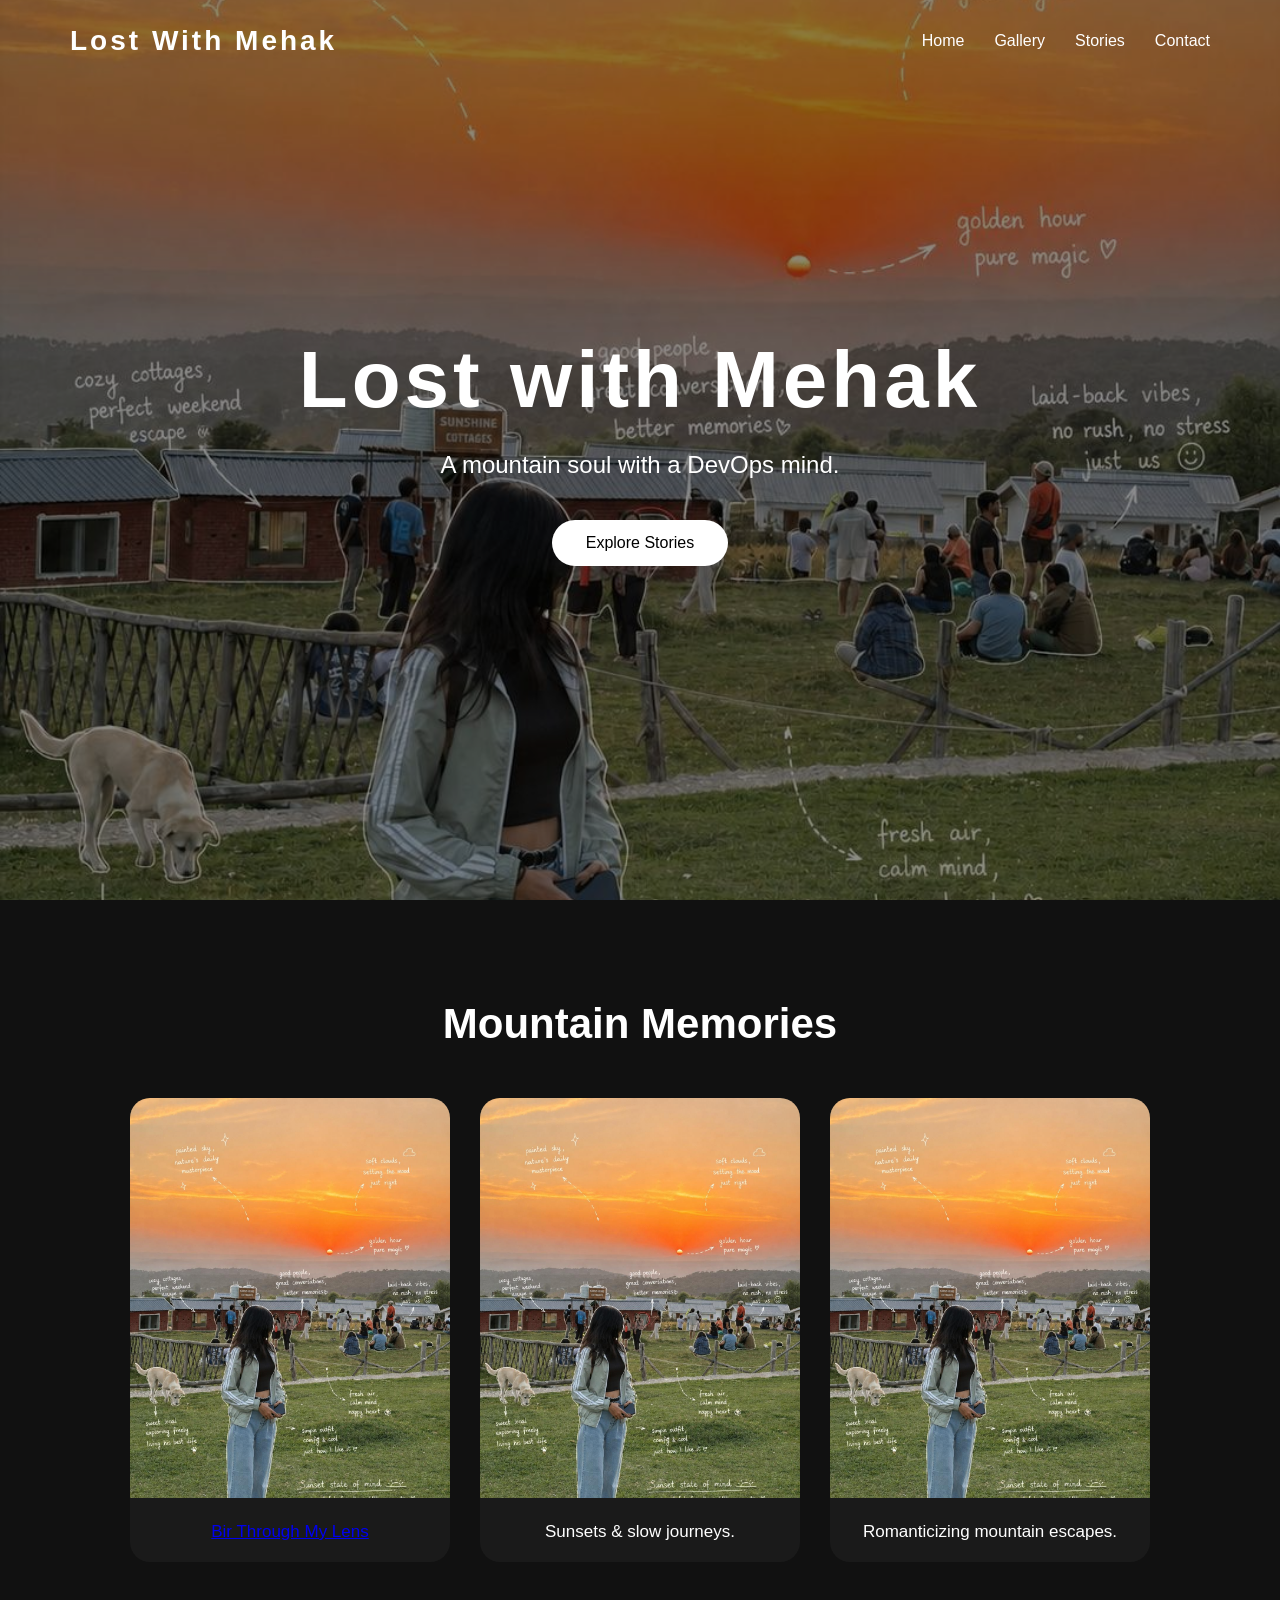
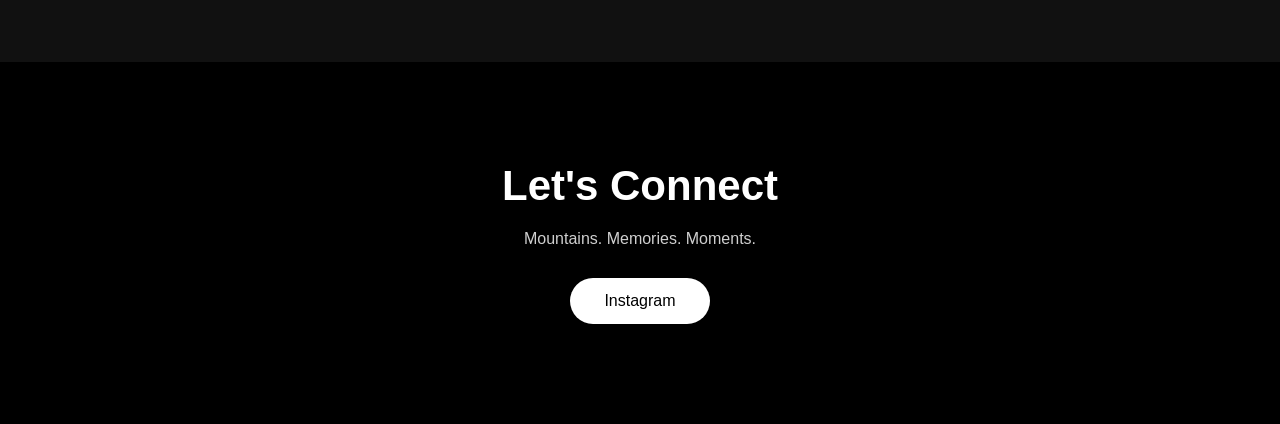
==== index.html @ 43622bcb "Initial commit" ====
<!DOCTYPE html>
<html lang="en">
<head>
    <meta charset="UTF-8">
    <meta name="viewport" content="width=device-width, initial-scale=1.0">
    <title>Lost in Miles</title>
    <link rel="stylesheet" href="style.css">
</head>
<body>

    <!-- NAVBAR -->

    <nav>
        <h2 class="logo">Lost With Mehak</h2>

        <ul>
            <li><a href="#">Home</a></li>
            <li><a href="#gallery">Gallery</a></li>
            <li><a href="#stories">Stories</a></li>
            <li><a href="#contact">Contact</a></li>
        </ul>
    </nav>


    <!-- HERO SECTION -->

    <section class="hero">
        <div class="overlay">
            <h1>Lost with Mehak</h1>
            <p>
                A mountain soul with a DevOps mind.
            </p>

            <button>Explore Stories</button>
        </div>
    </section>



    <!-- GALLERY SECTION -->

    <section class="gallery" id="gallery">
        <h2>Mountain Memories</h2>

        <div class="gallery-container">

            <a href="bir.html" class="card">
                <img src="images/bir.jpg" alt="Bir">
                <p>Bir Through My Lens</p>
            </a>

            <div class="card">
                <img src="images/bir.jpg" alt="Mountains">
                <p>Sunsets & slow journeys.</p>
            </div>

            <div class="card">
                <img src="images/bir.jpg" alt="Travel">
                <p>Romanticizing mountain escapes.</p>
            </div>

        </div>
    </section>






    <!-- CONTACT SECTION -->

    <section class="contact" id="contact">
        <h2>Let's Connect</h2>

        <p>
            Mountains. Memories. Moments.
        </p>

        <button>Instagram</button>
    </section>

</body>
</html>
---- style.css ----
*{
    margin:0;
    padding:0;
    box-sizing:border-box;
    font-family: Arial, sans-serif;
}

html{
    scroll-behavior:smooth;
}

body{
    background:#0f0f0f;
    color:white;
    overflow-x:hidden;
}

/* NAVBAR */

nav{
    position:absolute;
    width:100%;
    top:0;
    left:0;
    display:flex;
    justify-content:space-between;
    align-items:center;
    padding:25px 70px;
    z-index:100;
}

.logo{
    color:white;
    font-size:28px;
    letter-spacing:3px;
}

nav ul{
    display:flex;
    gap:30px;
    list-style:none;
}

nav ul li a{
    text-decoration:none;
    color:white;
    font-size:16px;
    transition:0.3s;
}

nav ul li a:hover{
    color:#cfcfcf;
}

/* HERO SECTION */

.hero{
    height:100vh;
    background-image:url('images/bir.jpg');
    background-size:cover;
    background-position:center;
    display:flex;
    justify-content:center;
    align-items:center;
    position:relative;
}

.hero::before{
    content:"";
    position:absolute;
    width:100%;
    height:100%;
    background:rgba(0,0,0,0.45);
}

.overlay{
    position:relative;
    z-index:2;
    text-align:center;
    padding:20px;
}


.overlay h1{
    font-size:80px;
    margin-bottom:20px;
    letter-spacing:4px;
}

.overlay p{
    font-size:24px;
    margin-bottom:35px;
    line-height:1.6;
}

button{
    padding:14px 34px;
    border:none;
    border-radius:40px;
    background:white;
    color:black;
    cursor:pointer;
    font-size:16px;
    transition:0.3s;
}

button:hover{
    transform:scale(1.05);
    background:#ededed;
}

/* GALLERY SECTION */

.gallery{
    padding:100px 80px;
    background:#111;
}

.gallery h2{
    text-align:center;
    font-size:42px;
    margin-bottom:50px;
}

.gallery-container{
    display:flex;
    gap:30px;
    justify-content:center;
    flex-wrap:wrap;
}

.card{
    width:320px;
    background:#1a1a1a;
    border-radius:20px;
    overflow:hidden;
    transition:0.3s;
}

.card:hover{
    transform:translateY(-10px);
}

.card img{
    width:100%;
    height:400px;
    object-fit:cover;
}

.card p{
    padding:20px;
    text-align:center;
    font-size:17px;
}

/* STORIES SECTION */

.stories{
    padding:100px 80px;
    background:#0d0d0d;
}

.stories h2{
    text-align:center;
    font-size:42px;
    margin-bottom:50px;
}

.story-box{
    max-width:800px;
    margin:30px auto;
    background:#1a1a1a;
    padding:35px;
    border-radius:20px;
    line-height:1.8;
}

.story-box h3{
    margin-bottom:15px;
    font-size:28px;
}

.story-box p{
    color:#d4d4d4;
}

/* CONTACT SECTION */

.contact{
    padding:100px 20px;
    text-align:center;
    background:black;
}

.contact h2{
    font-size:42px;
    margin-bottom:20px;
}

.contact p{
    margin-bottom:30px;
    color:#cfcfcf;
}

/* MOBILE RESPONSIVE */

@media(max-width:768px){

    nav{
        padding:20px;
        flex-direction:column;
        gap:20px;
    }

    .overlay h1{
        font-size:50px;
    }

    .overlay p{
        font-size:18px;
    }

    .gallery,
    .stories{
        padding:70px 20px;
    }

    .gallery h2,
    .stories h2,
    .contact h2{
        font-size:32px;
    }
    .card{
        text-decoration:none;
        color:white;
    }
}
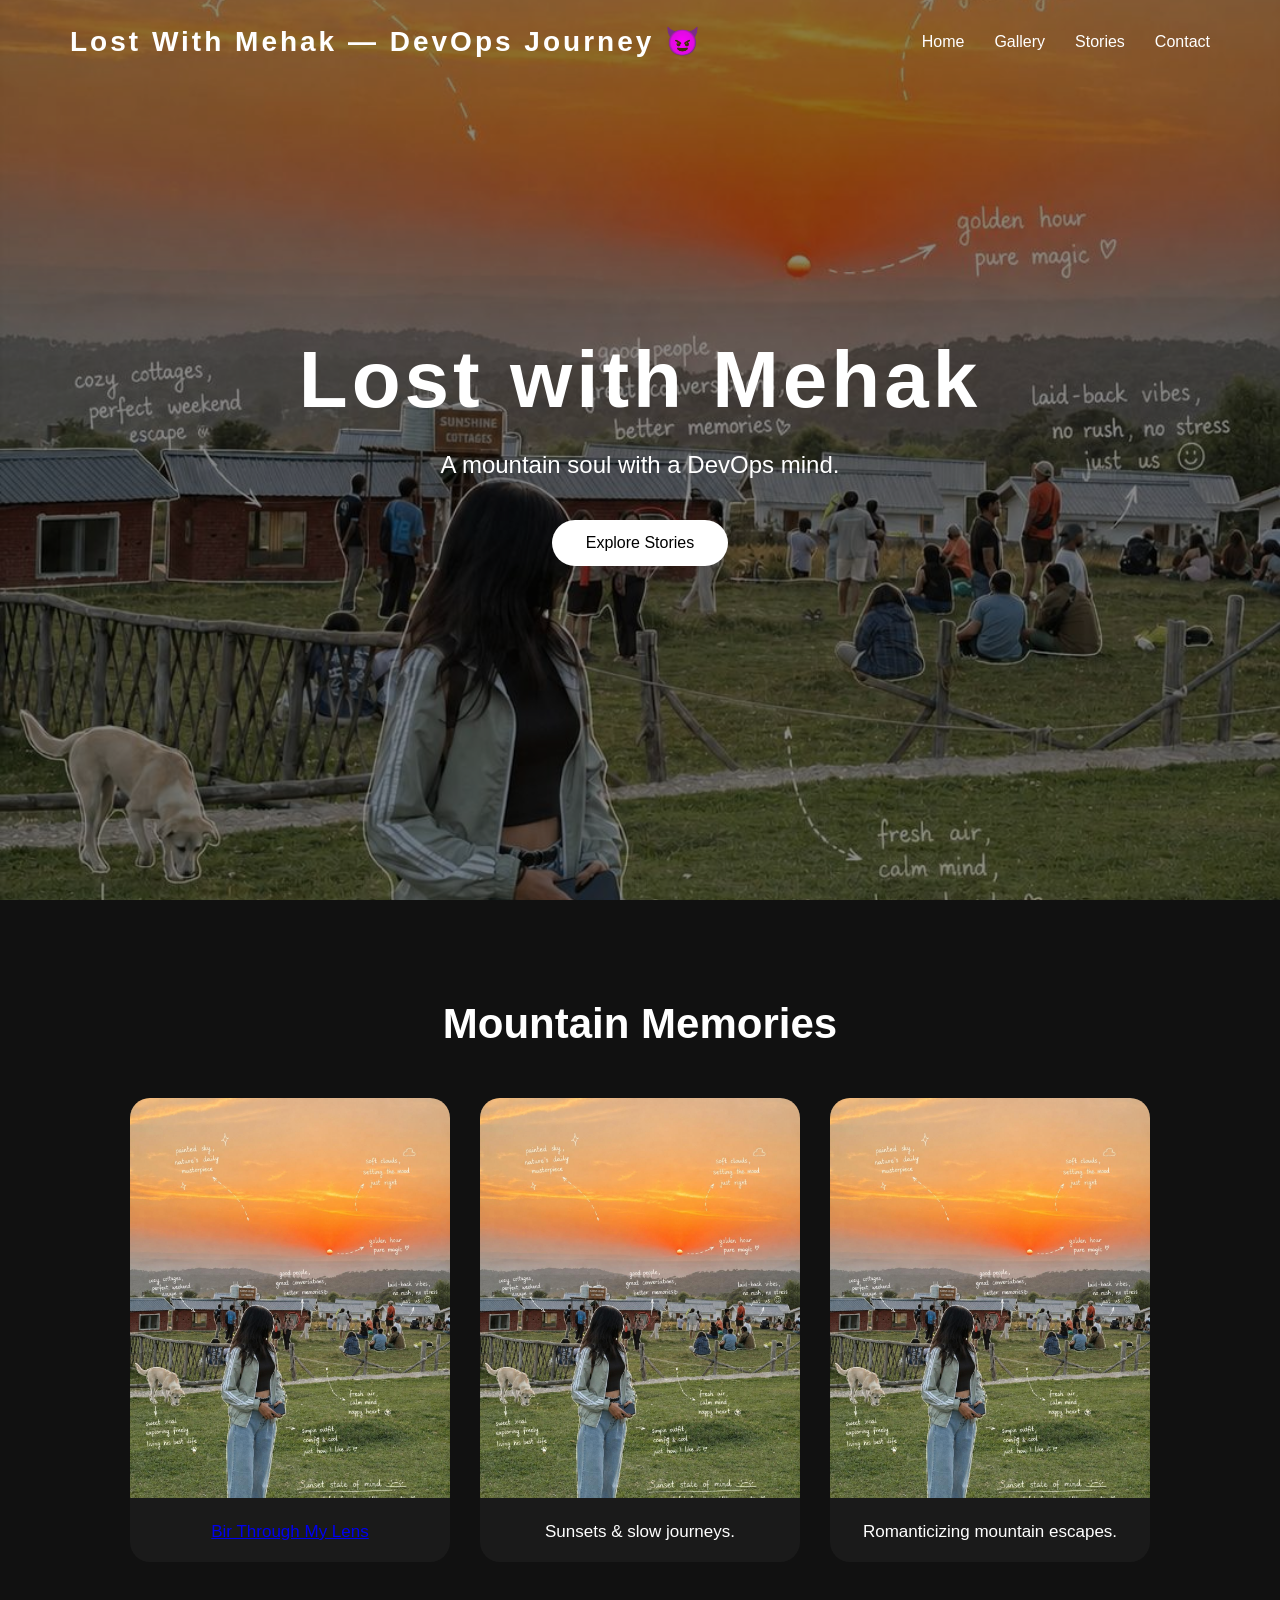
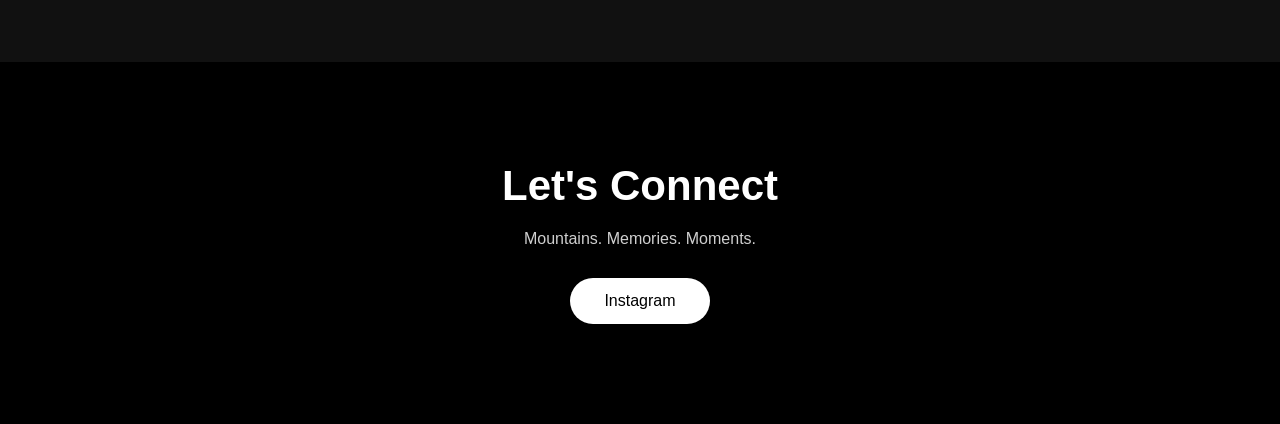
==== commit c45c166e: "Added CI/CD pipeline" ====
--- a/index.html
+++ b/index.html
@@ -11,7 +11,7 @@
     <!-- NAVBAR -->
 
     <nav>
-        <h2 class="logo">Lost With Mehak</h2>
+        <h2 class="logo">Lost With Mehak — DevOps Journey 😈</h2>
 
         <ul>
             <li><a href="#">Home</a></li>
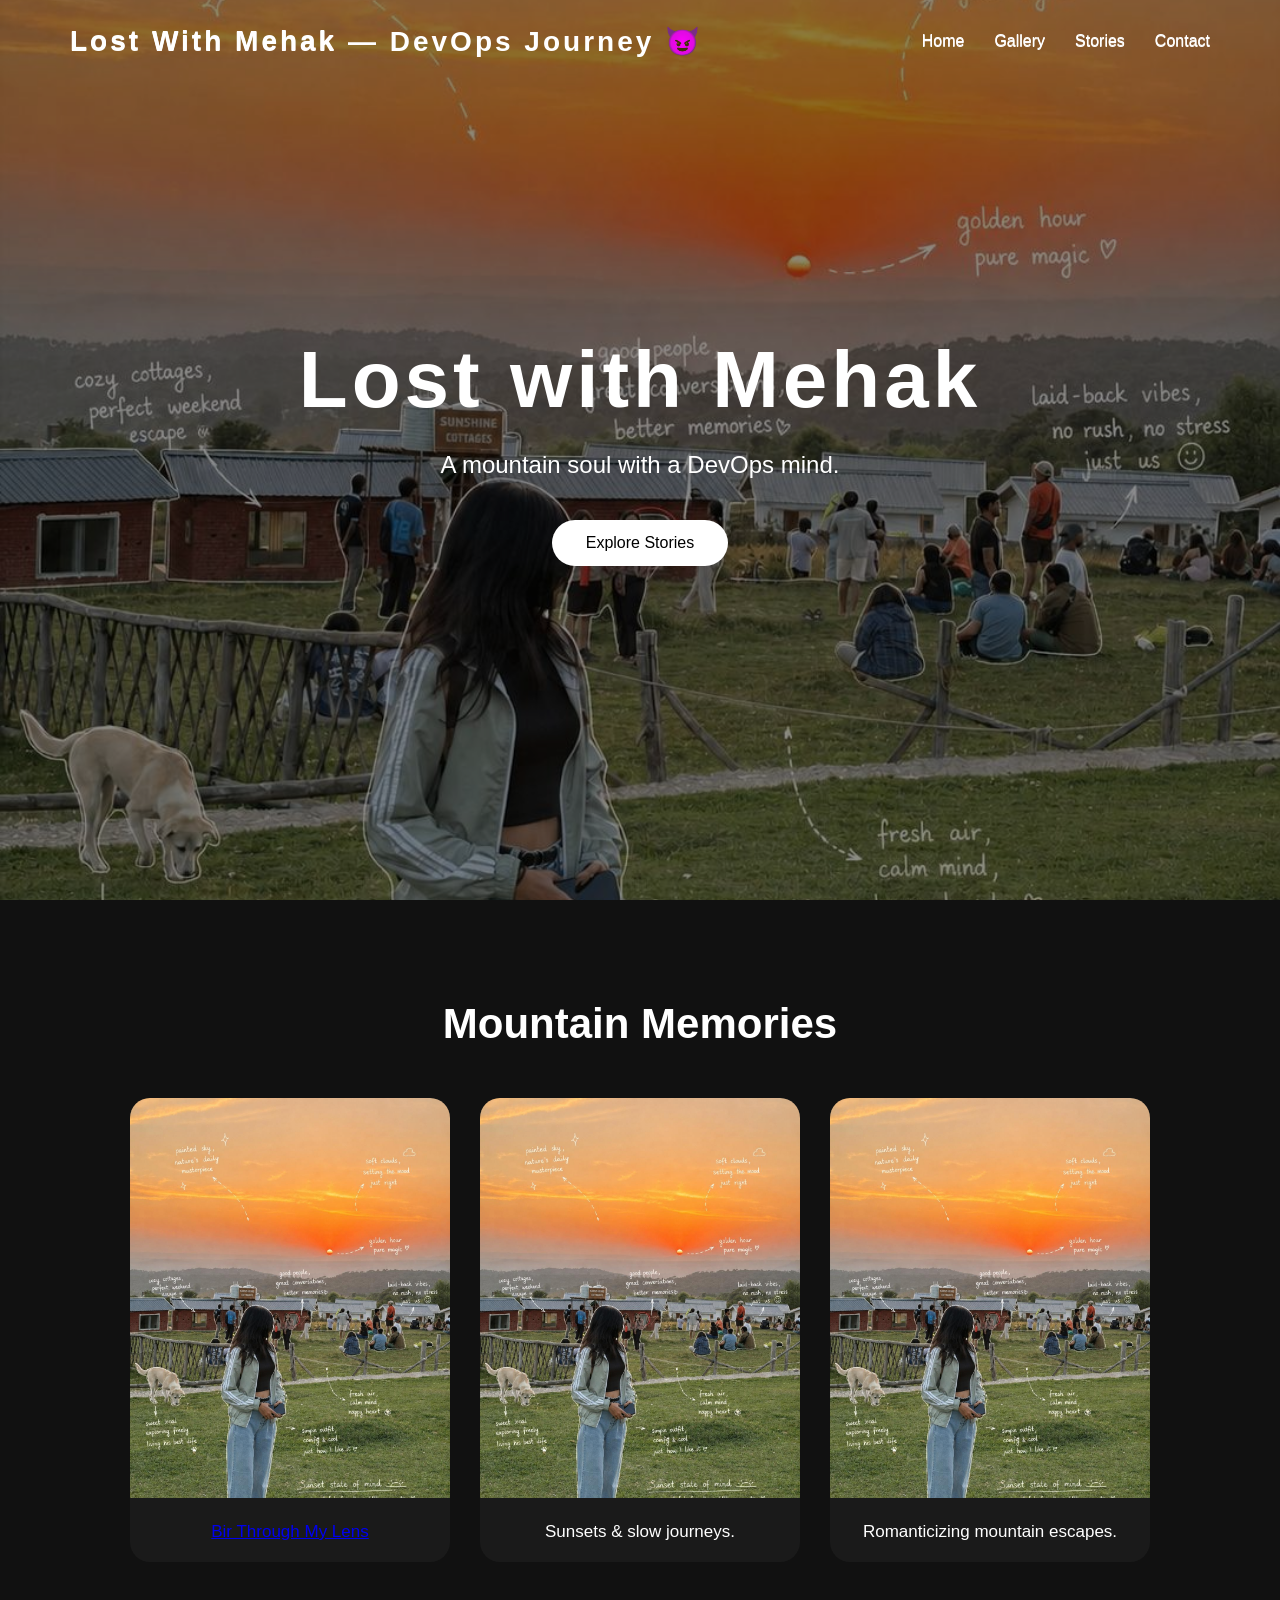
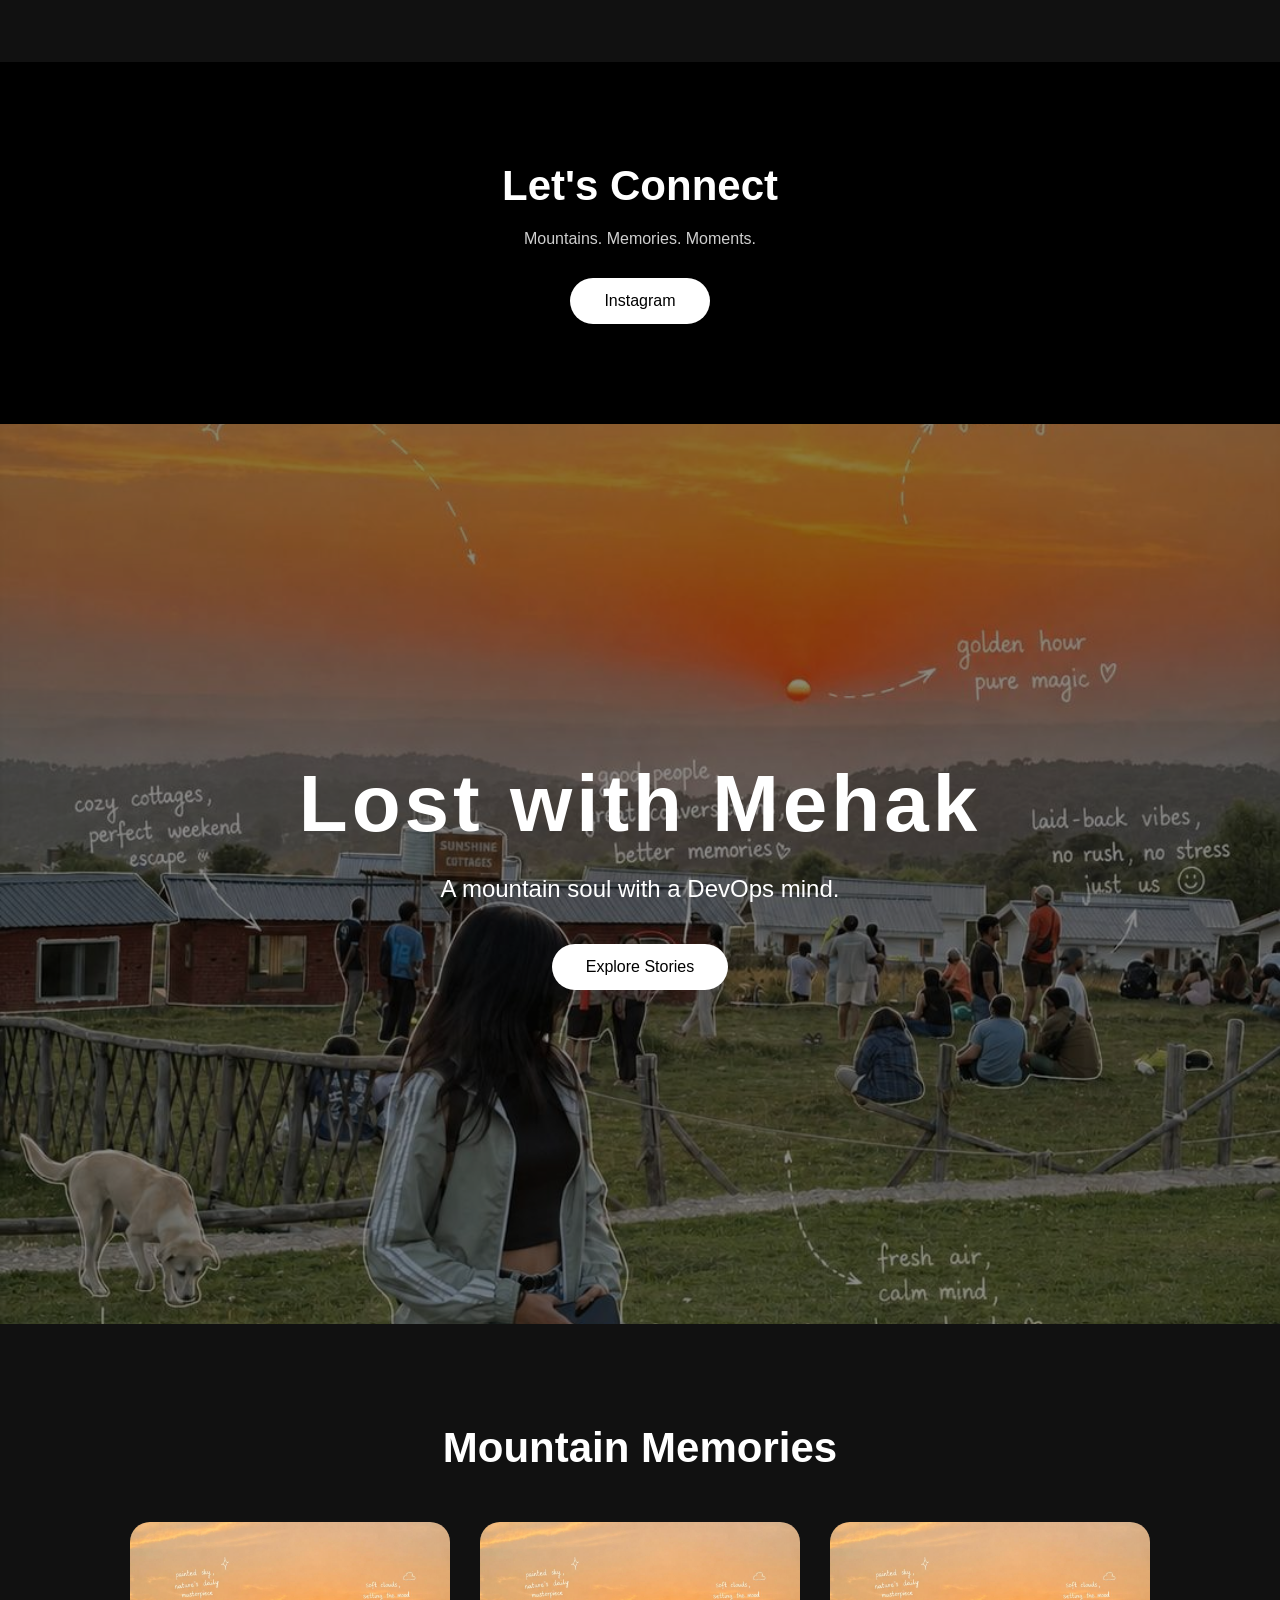
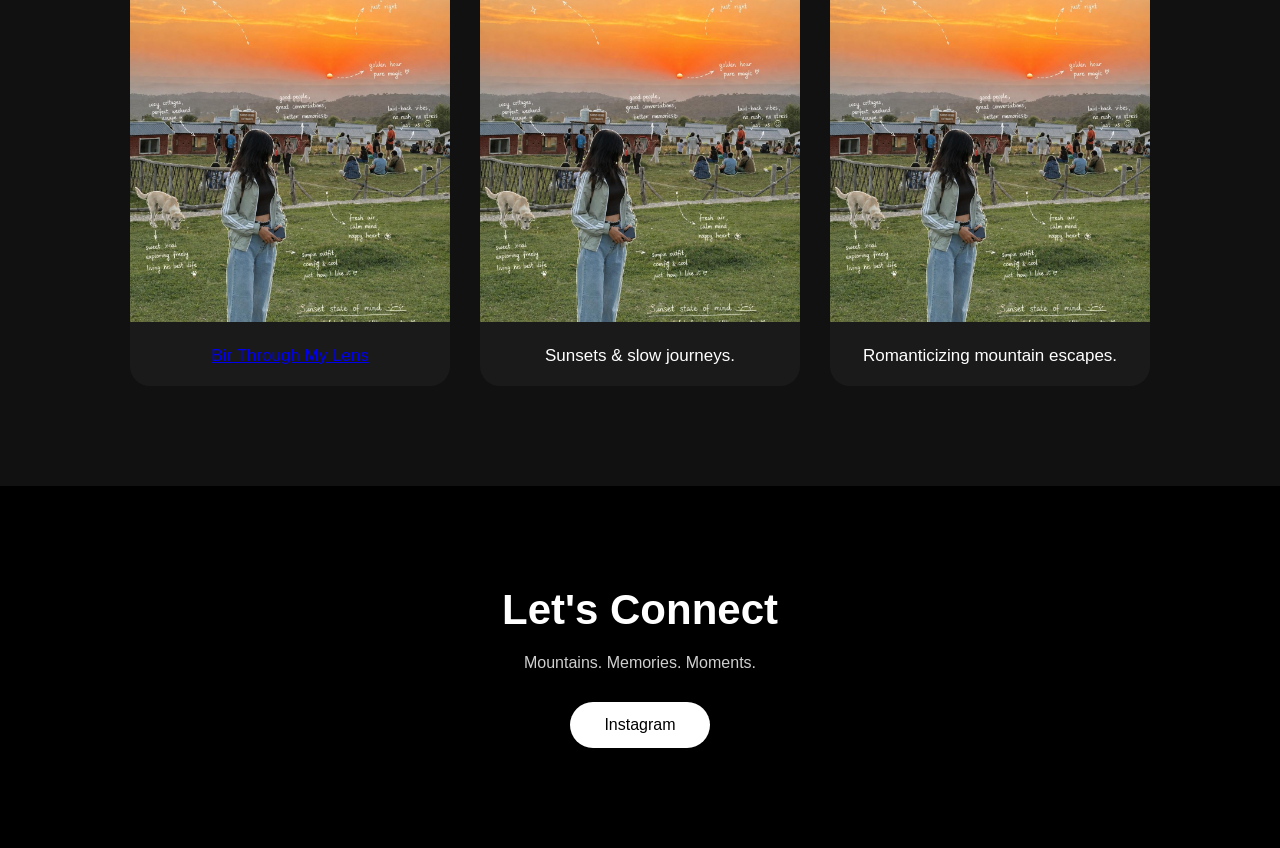
==== commit 8f26ec37: "yes" ====
--- a/index.html
+++ b/index.html
@@ -80,4 +80,87 @@
     </section>
 
 </body>
+</html>
+<!DOCTYPE html>
+<html lang="en">
+<head>
+    <meta charset="UTF-8">
+    <meta name="viewport" content="width=device-width, initial-scale=1.0">
+    <title>Lost in Miles</title>
+    <link rel="stylesheet" href="style.css">
+</head>
+<body>
+
+    <!-- NAVBAR -->
+
+    <nav>
+        <h2 class="logo">Lost With Mehak</h2>
+
+        <ul>
+            <li><a href="#">Home</a></li>
+            <li><a href="#gallery">Gallery</a></li>
+            <li><a href="#stories">Stories</a></li>
+            <li><a href="#contact">Contact</a></li>
+        </ul>
+    </nav>
+
+
+    <!-- HERO SECTION -->
+
+    <section class="hero">
+        <div class="overlay">
+            <h1>Lost with Mehak</h1>
+            <p>
+                A mountain soul with a DevOps mind.
+            </p>
+
+            <button>Explore Stories</button>
+        </div>
+    </section>
+
+
+
+    <!-- GALLERY SECTION -->
+
+    <section class="gallery" id="gallery">
+        <h2>Mountain Memories</h2>
+
+        <div class="gallery-container">
+
+            <a href="bir.html" class="card">
+                <img src="images/bir.jpg" alt="Bir">
+                <p>Bir Through My Lens</p>
+            </a>
+
+            <div class="card">
+                <img src="images/bir.jpg" alt="Mountains">
+                <p>Sunsets & slow journeys.</p>
+            </div>
+
+            <div class="card">
+                <img src="images/bir.jpg" alt="Travel">
+                <p>Romanticizing mountain escapes.</p>
+            </div>
+
+        </div>
+    </section>
+
+
+
+
+
+
+    <!-- CONTACT SECTION -->
+
+    <section class="contact" id="contact">
+        <h2>Let's Connect</h2>
+
+        <p>
+            Mountains. Memories. Moments.
+        </p>
+
+        <button>Instagram</button>
+    </section>
+
+</body>
 </html>
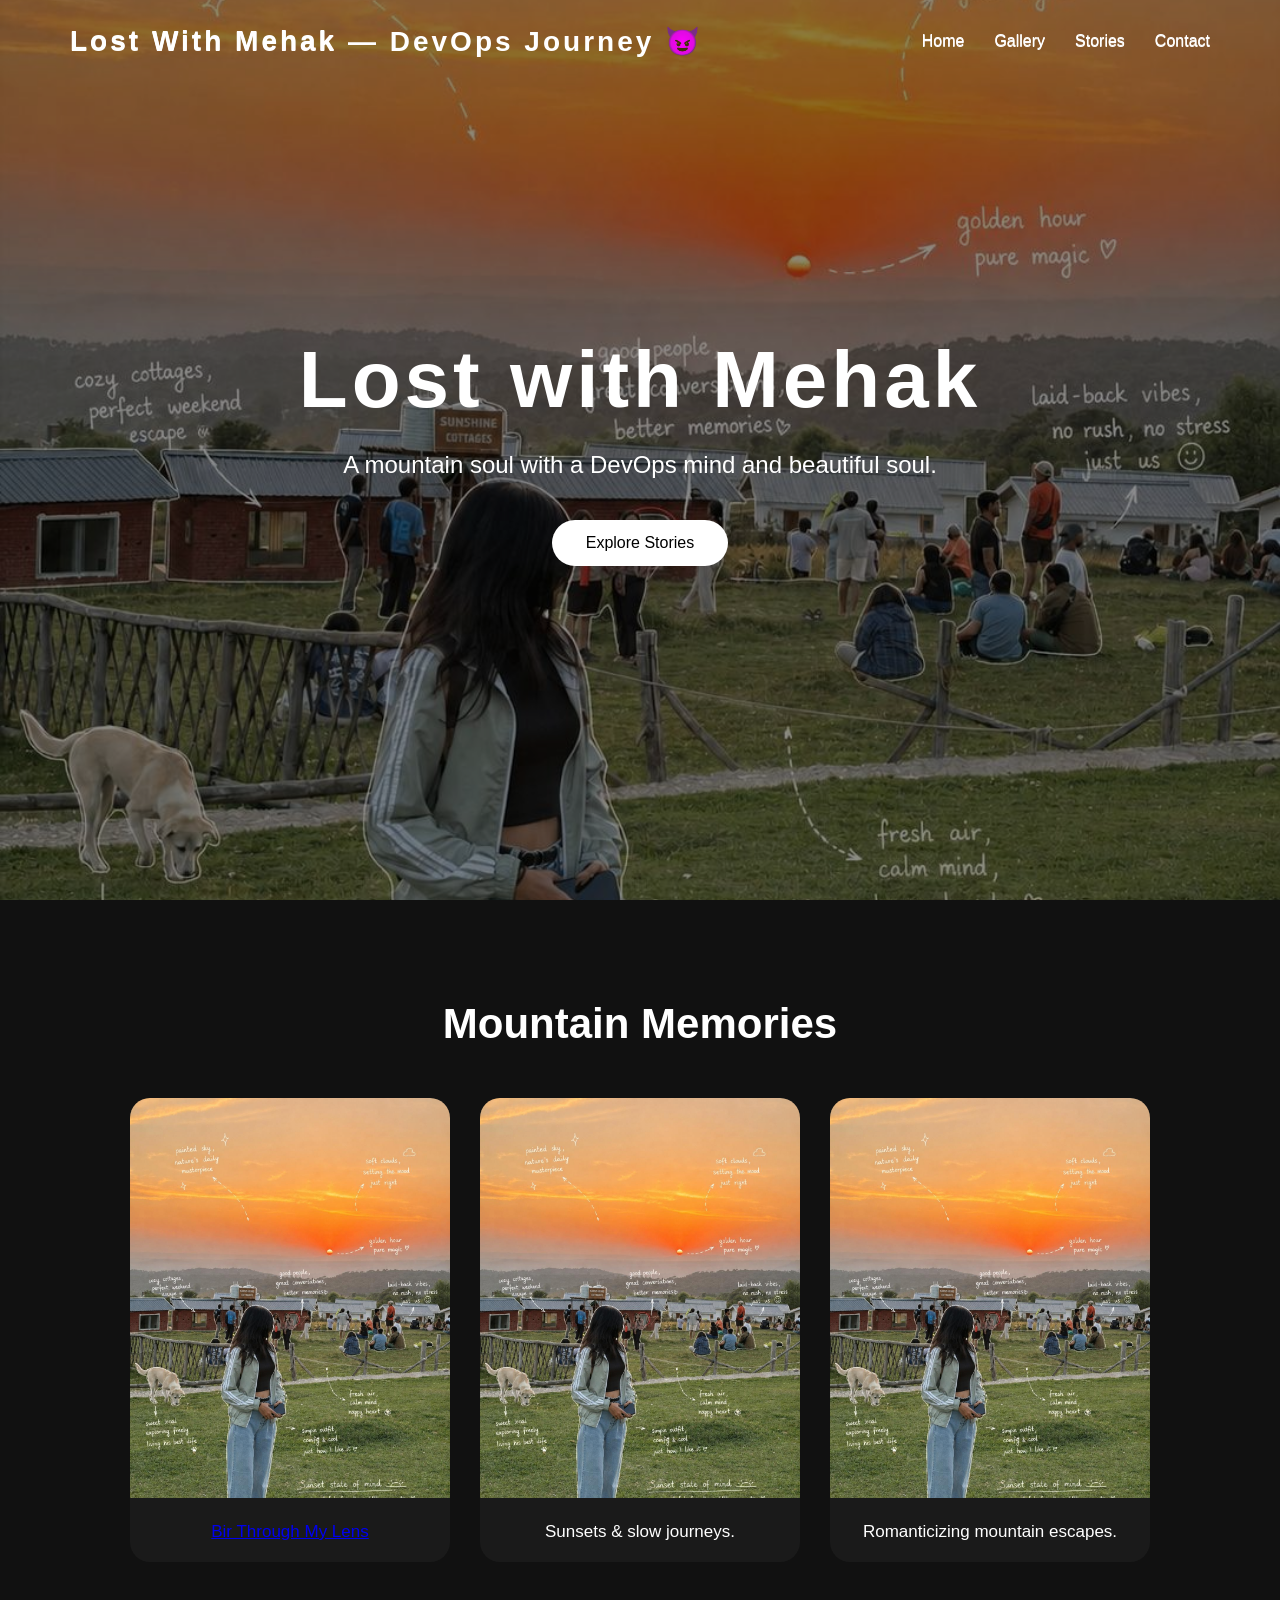
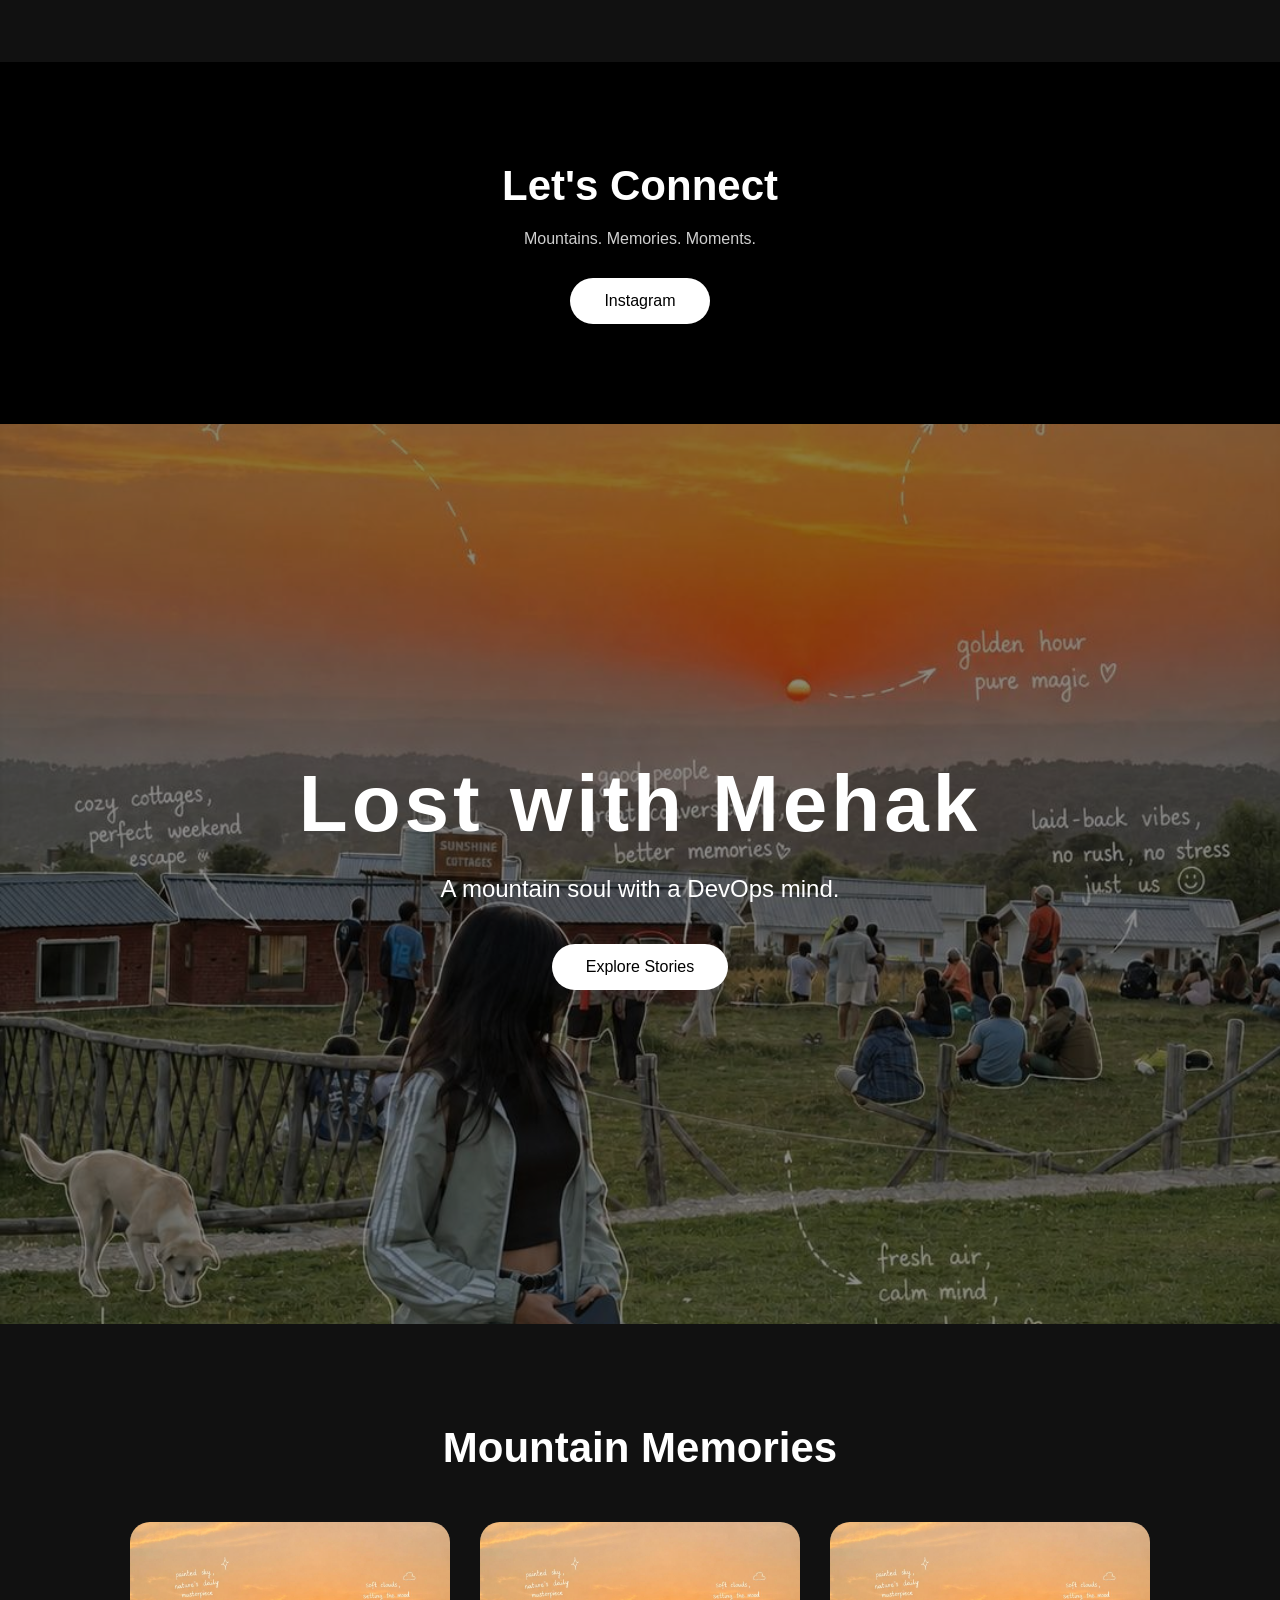
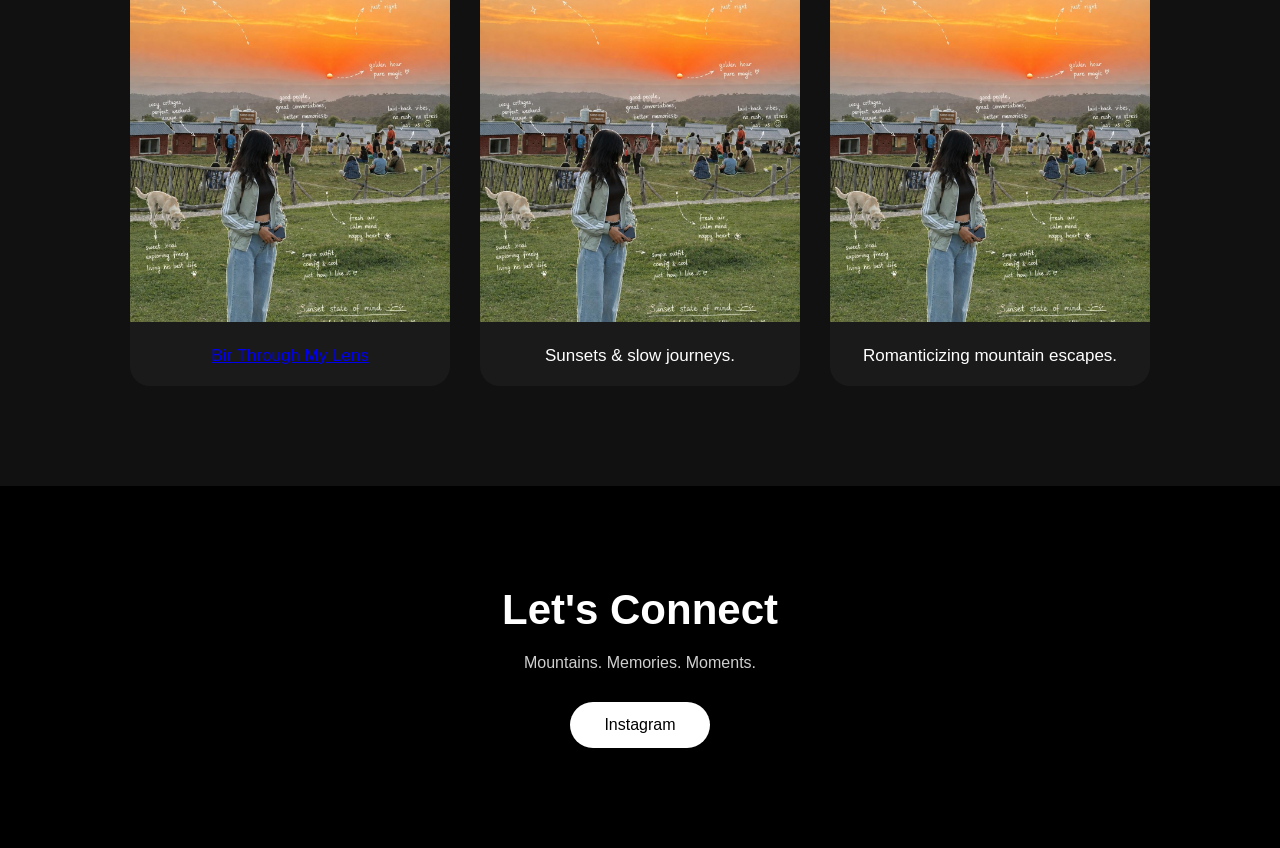
==== commit 78930429: "Testing CI/CD pipeline" ====
--- a/index.html
+++ b/index.html
@@ -28,7 +28,7 @@
         <div class="overlay">
             <h1>Lost with Mehak</h1>
             <p>
-                A mountain soul with a DevOps mind.
+                A mountain soul with a DevOps mind and beautiful soul.
             </p>
 
             <button>Explore Stories</button>
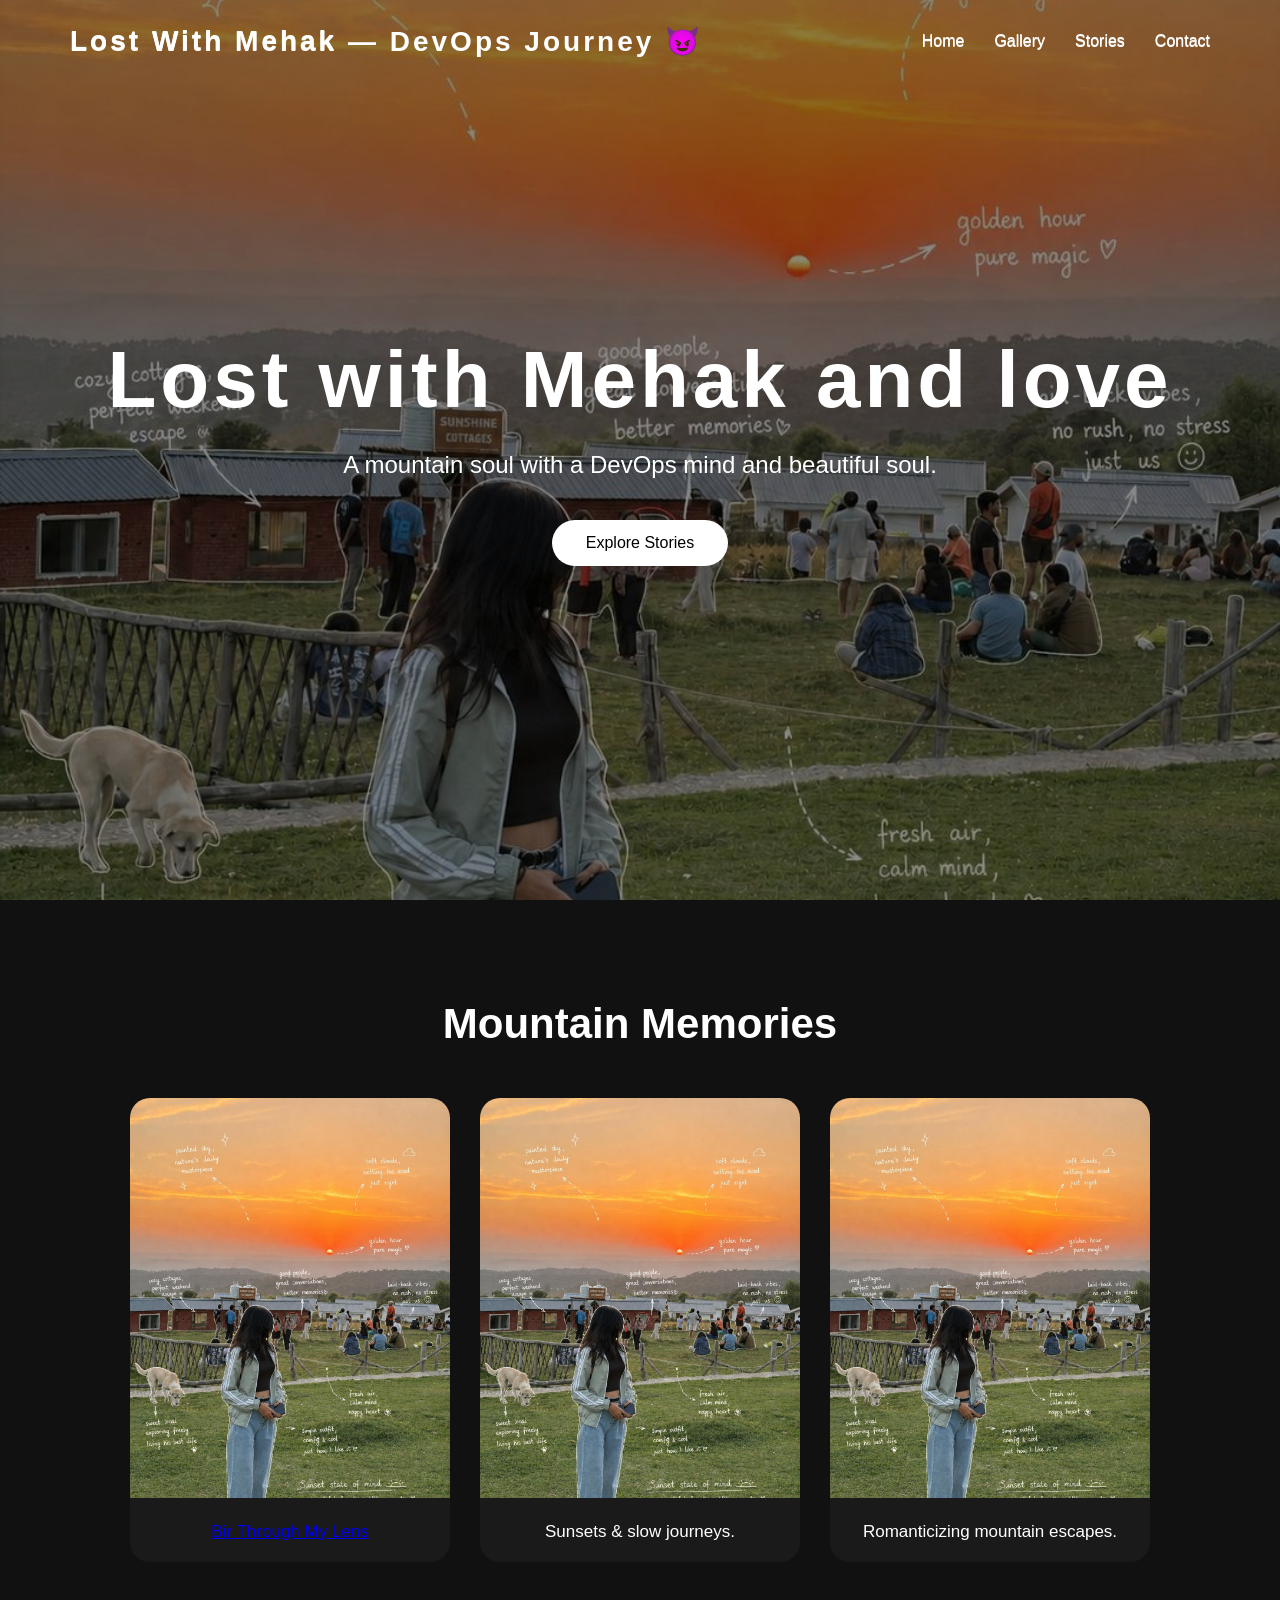
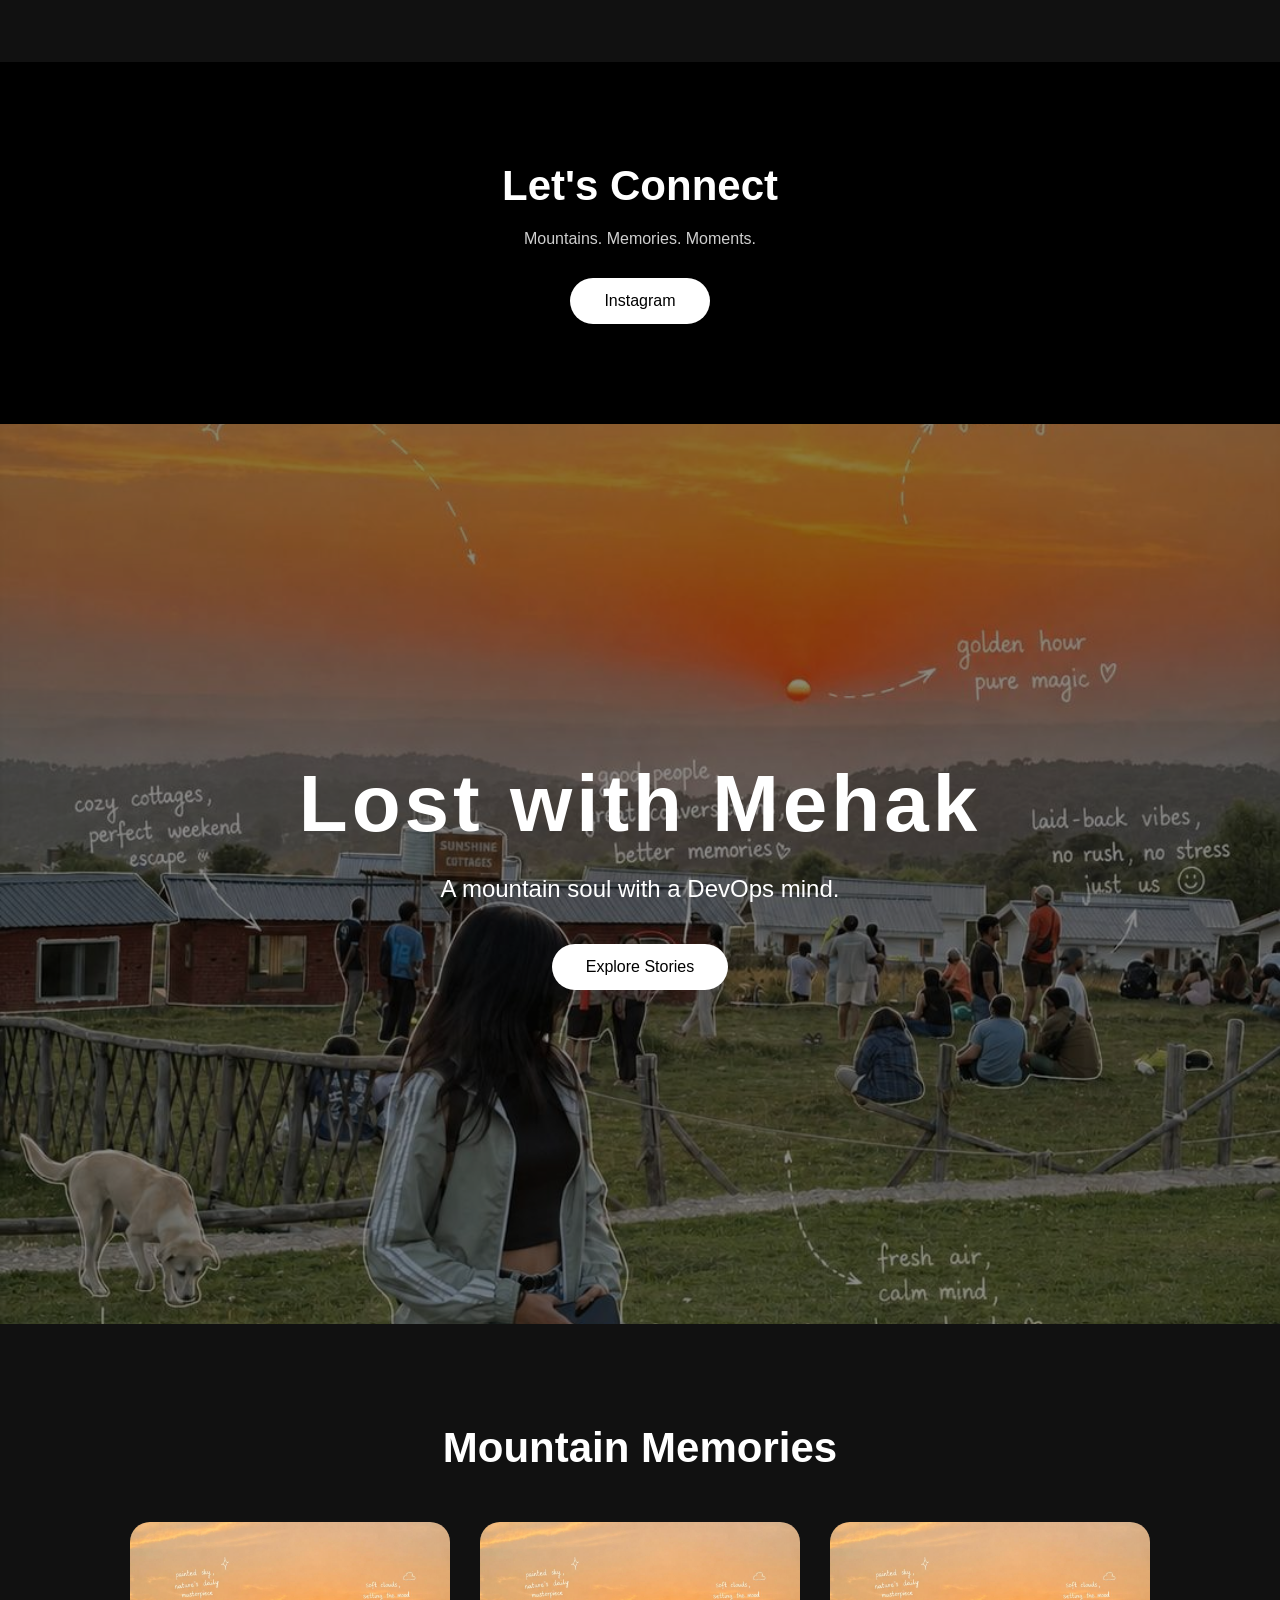
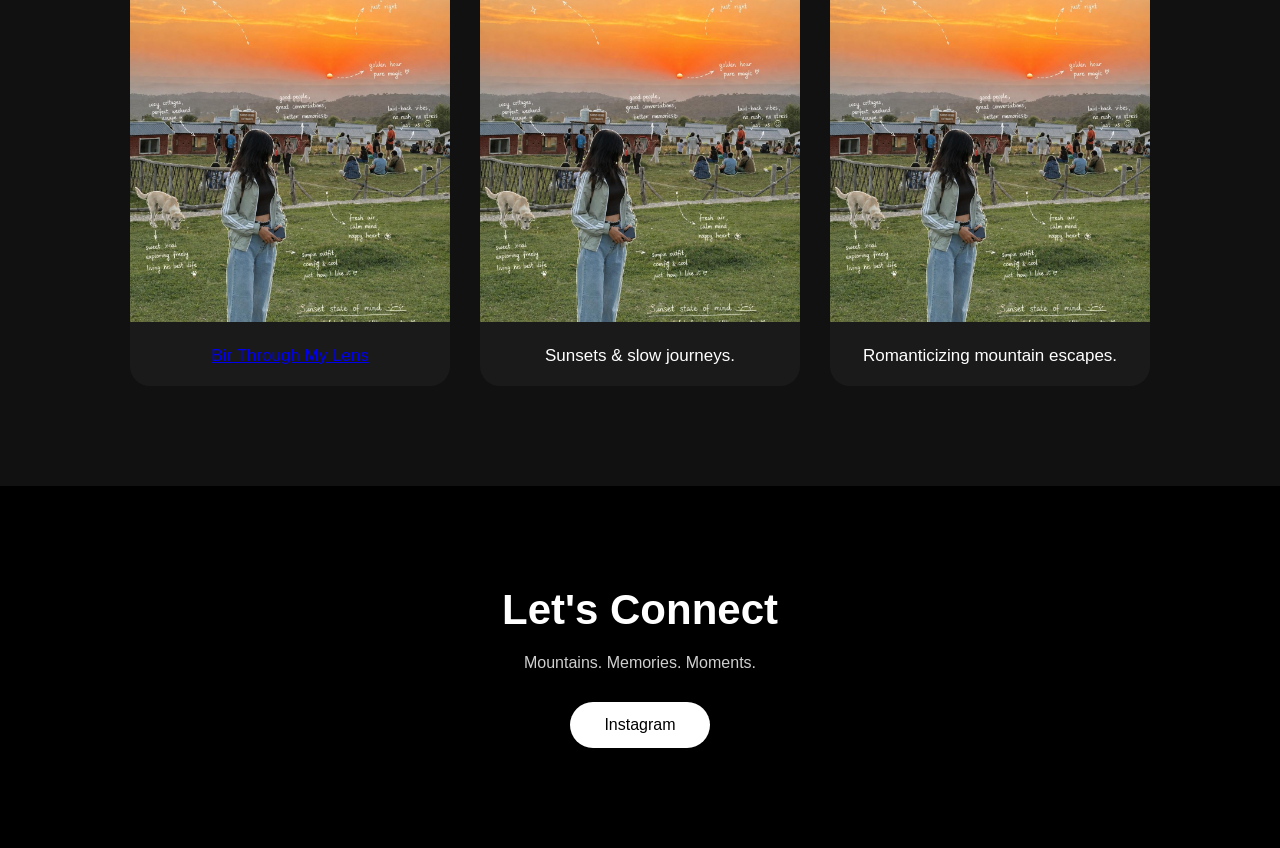
==== commit c77c352d: "Testing auto deployment" ====
--- a/index.html
+++ b/index.html
@@ -26,7 +26,7 @@
 
     <section class="hero">
         <div class="overlay">
-            <h1>Lost with Mehak</h1>
+            <h1>Lost with Mehak and love</h1>
             <p>
                 A mountain soul with a DevOps mind and beautiful soul.
             </p>
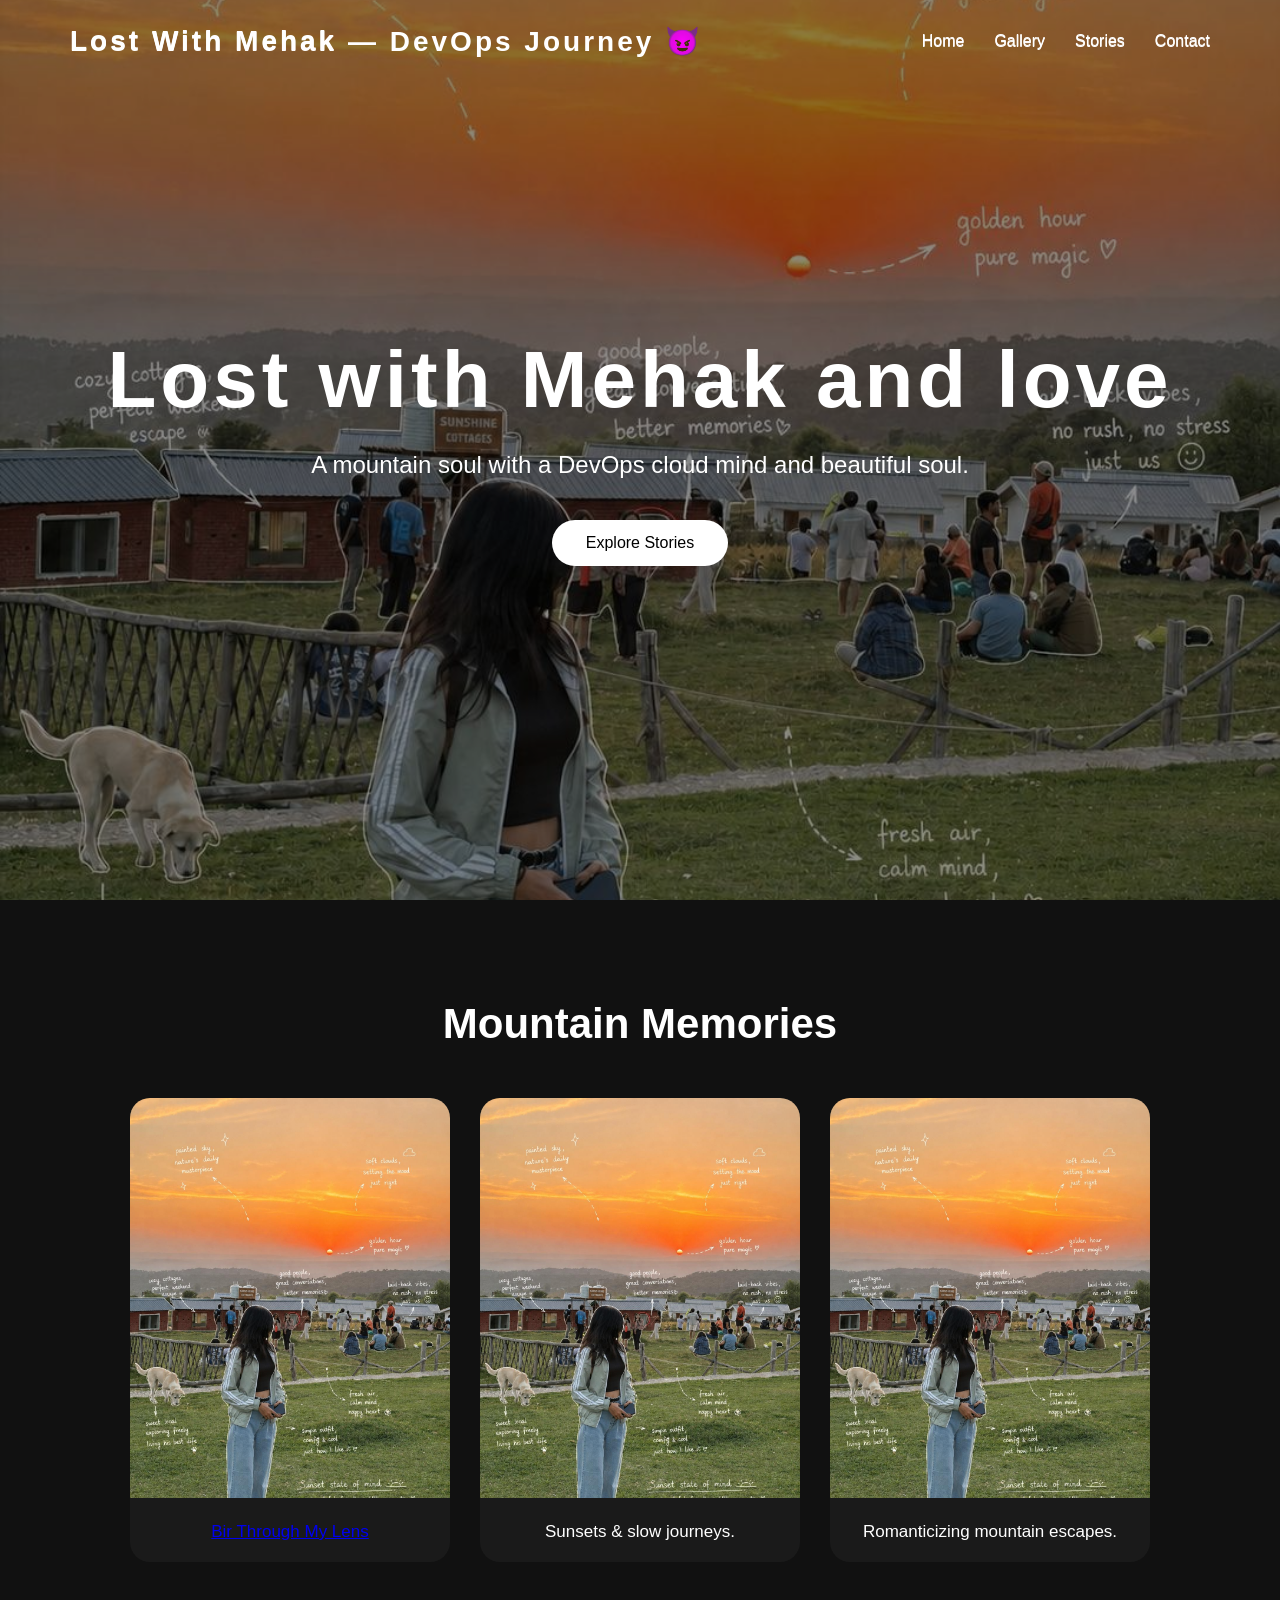
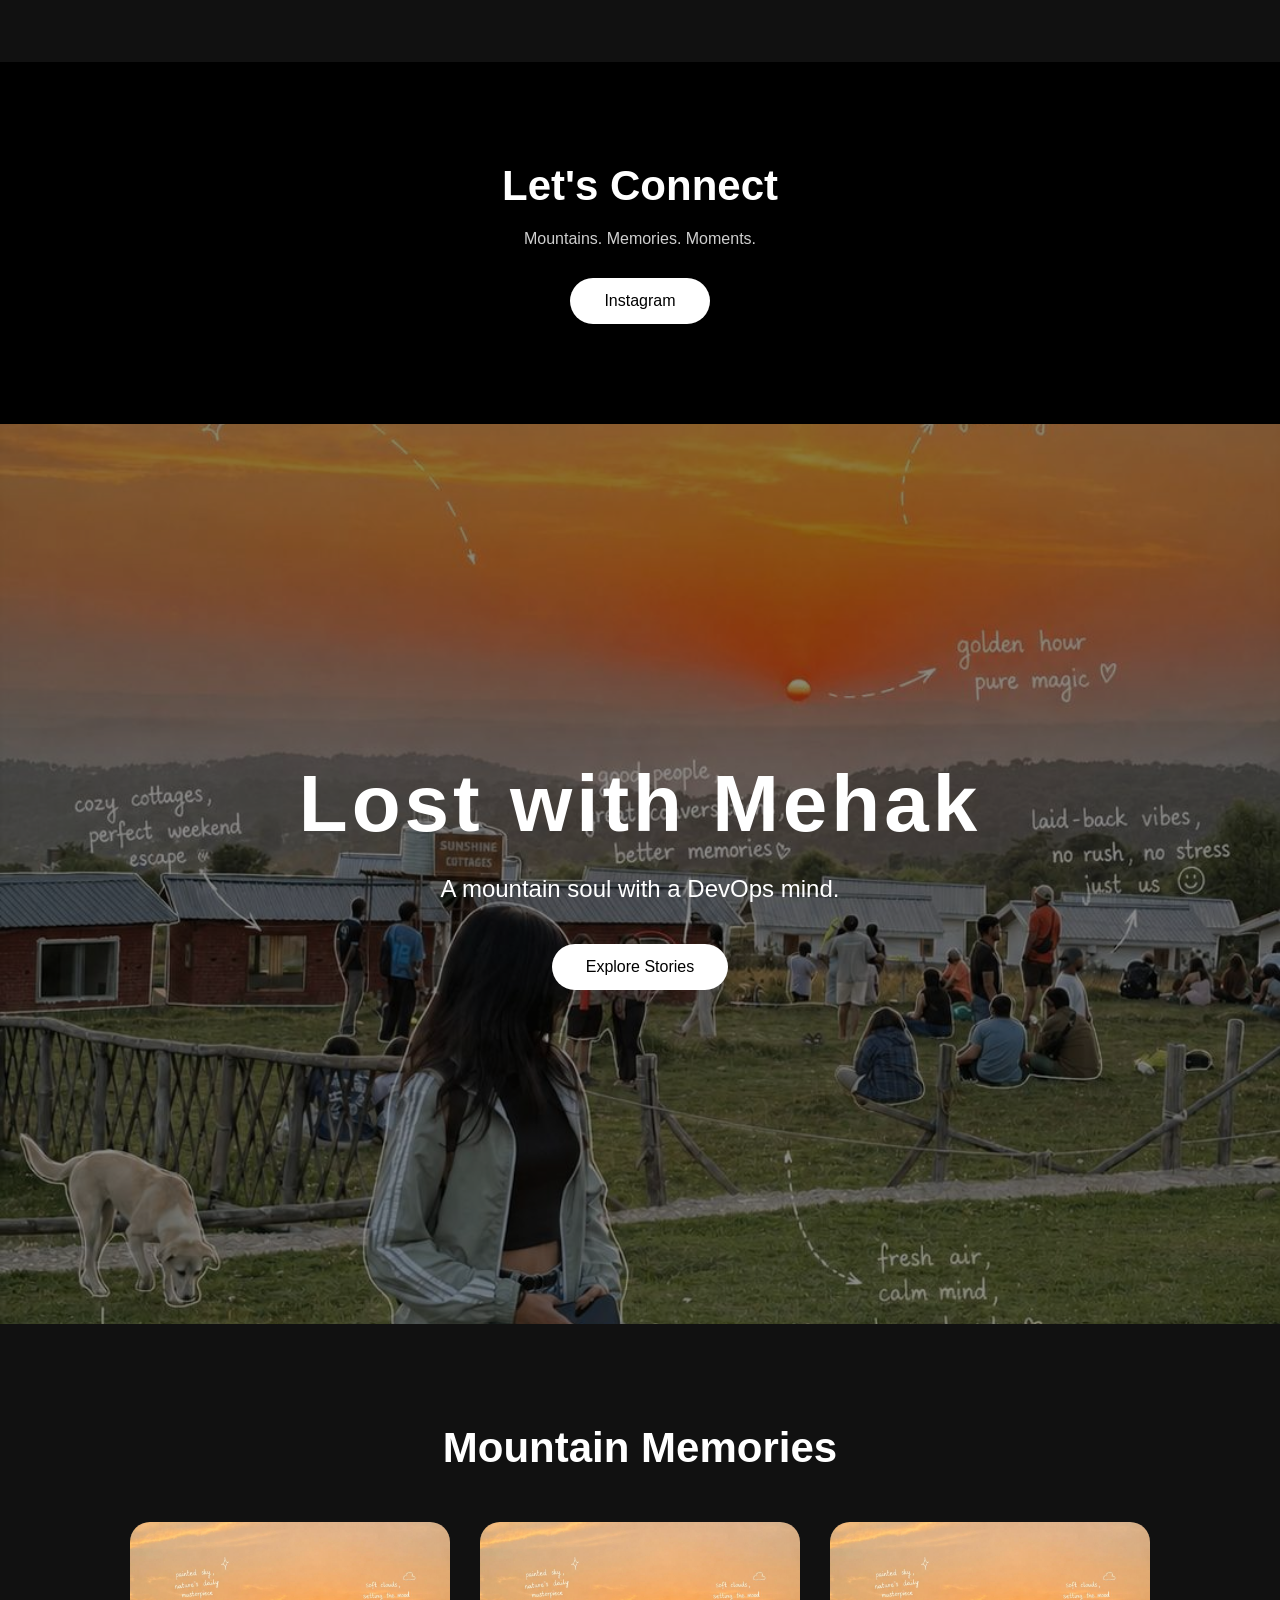
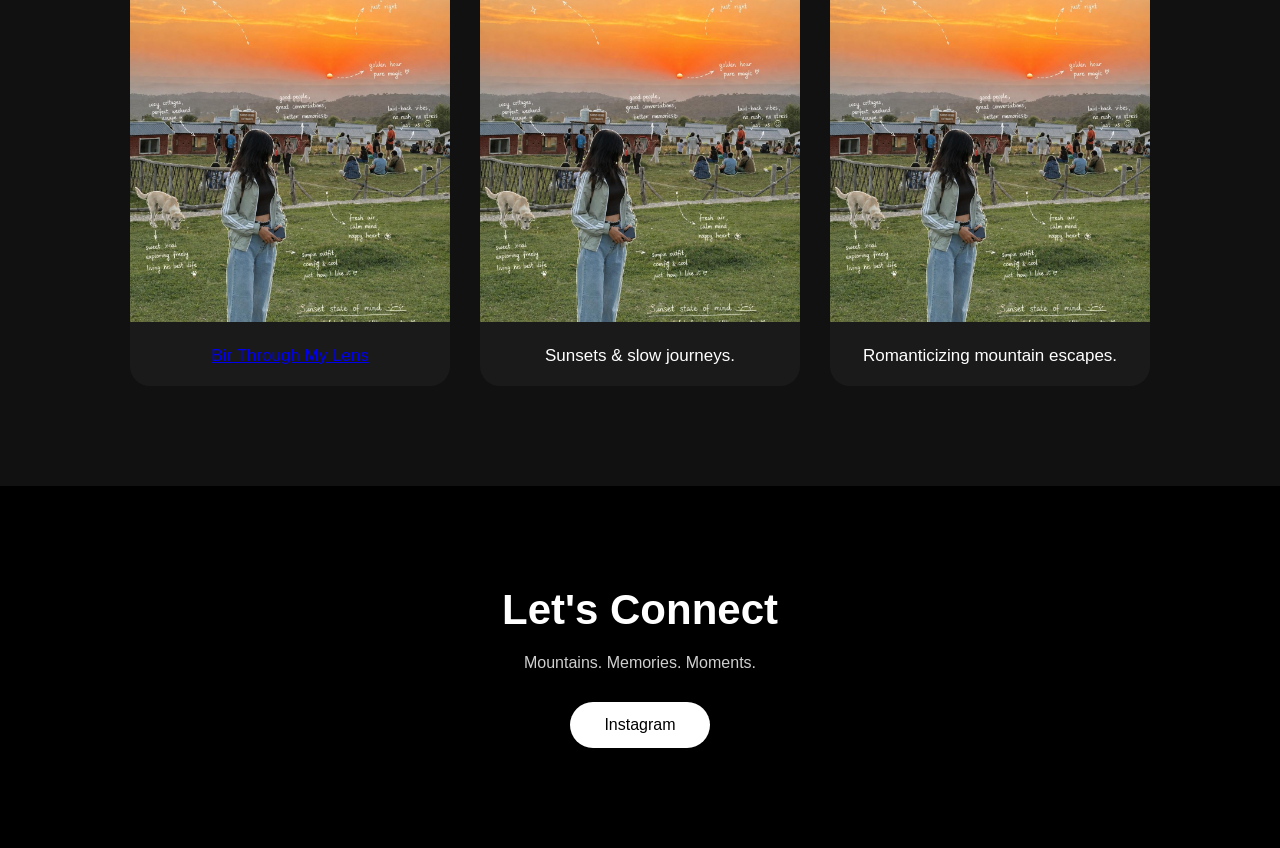
==== commit ec884dce: "test" ====
--- a/index.html
+++ b/index.html
@@ -28,7 +28,7 @@
         <div class="overlay">
             <h1>Lost with Mehak and love</h1>
             <p>
-                A mountain soul with a DevOps mind and beautiful soul.
+                A mountain soul with a DevOps cloud mind and beautiful soul.
             </p>
 
             <button>Explore Stories</button>
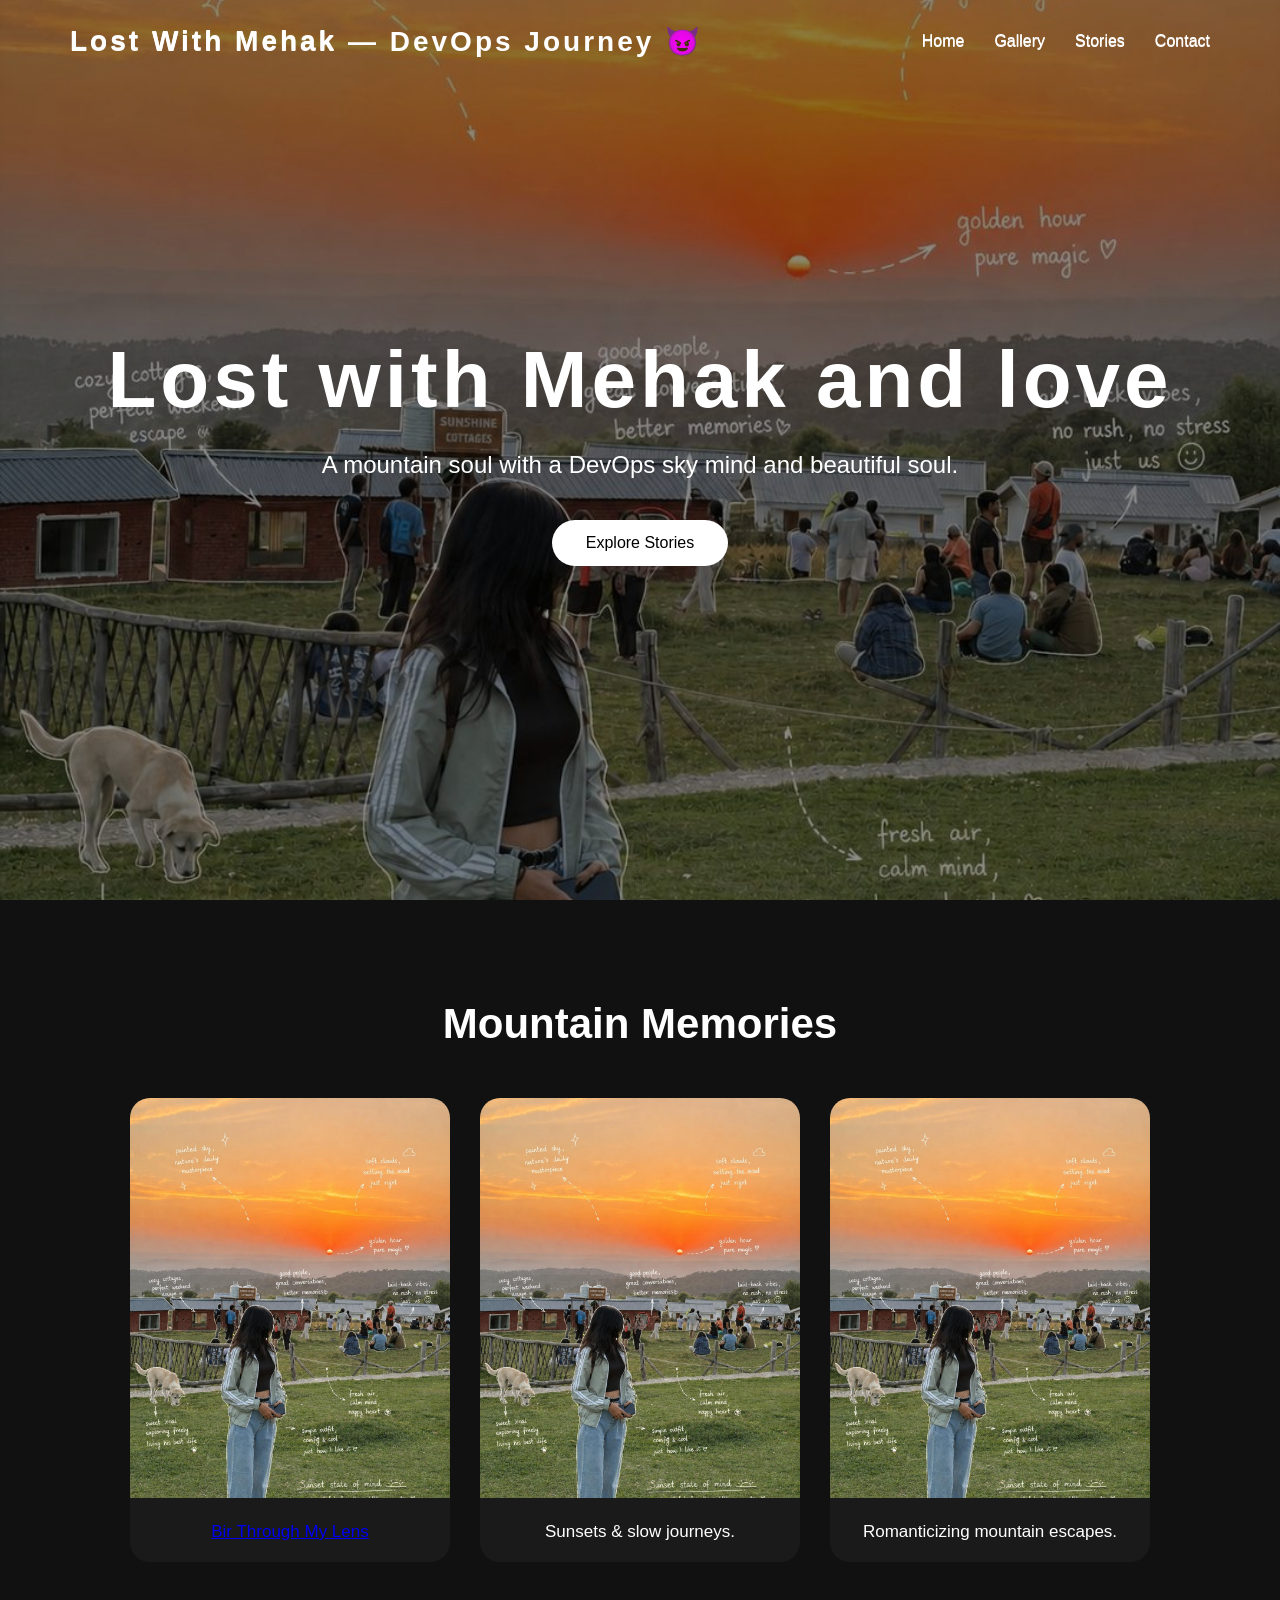
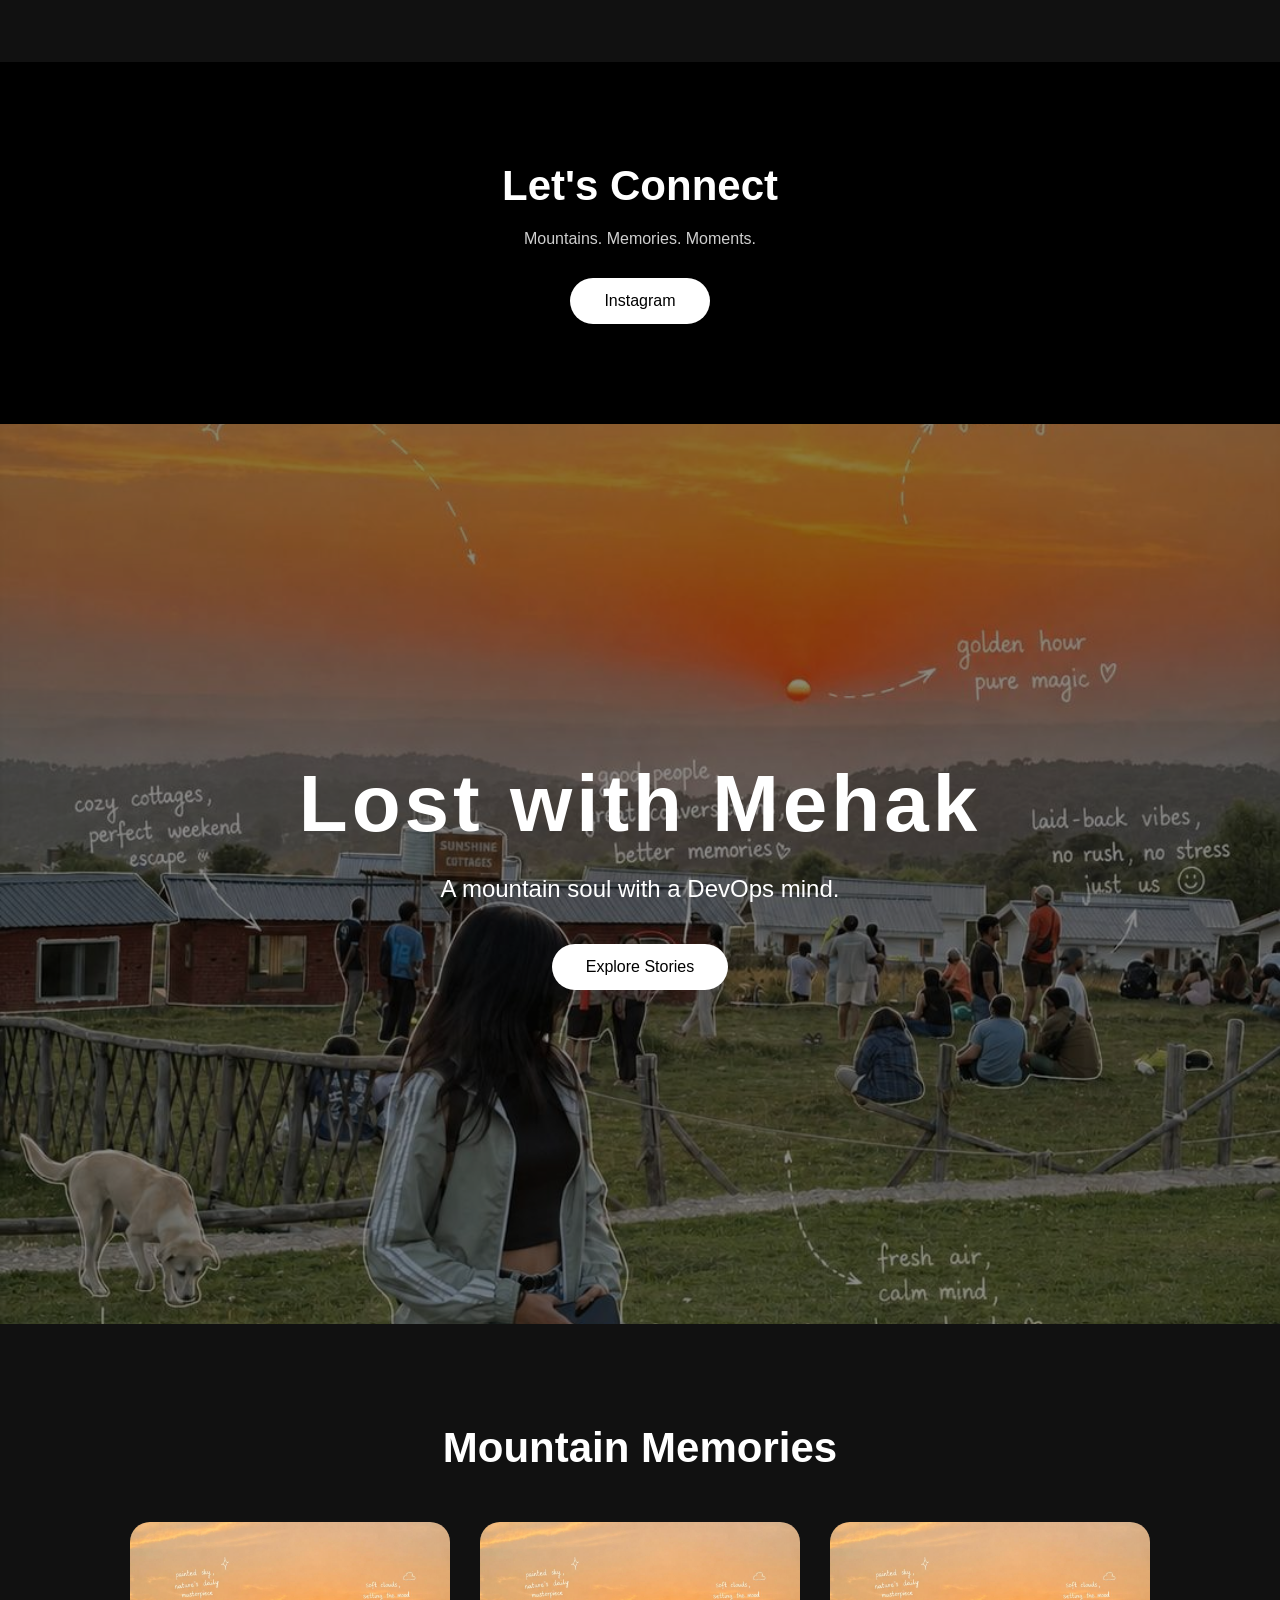
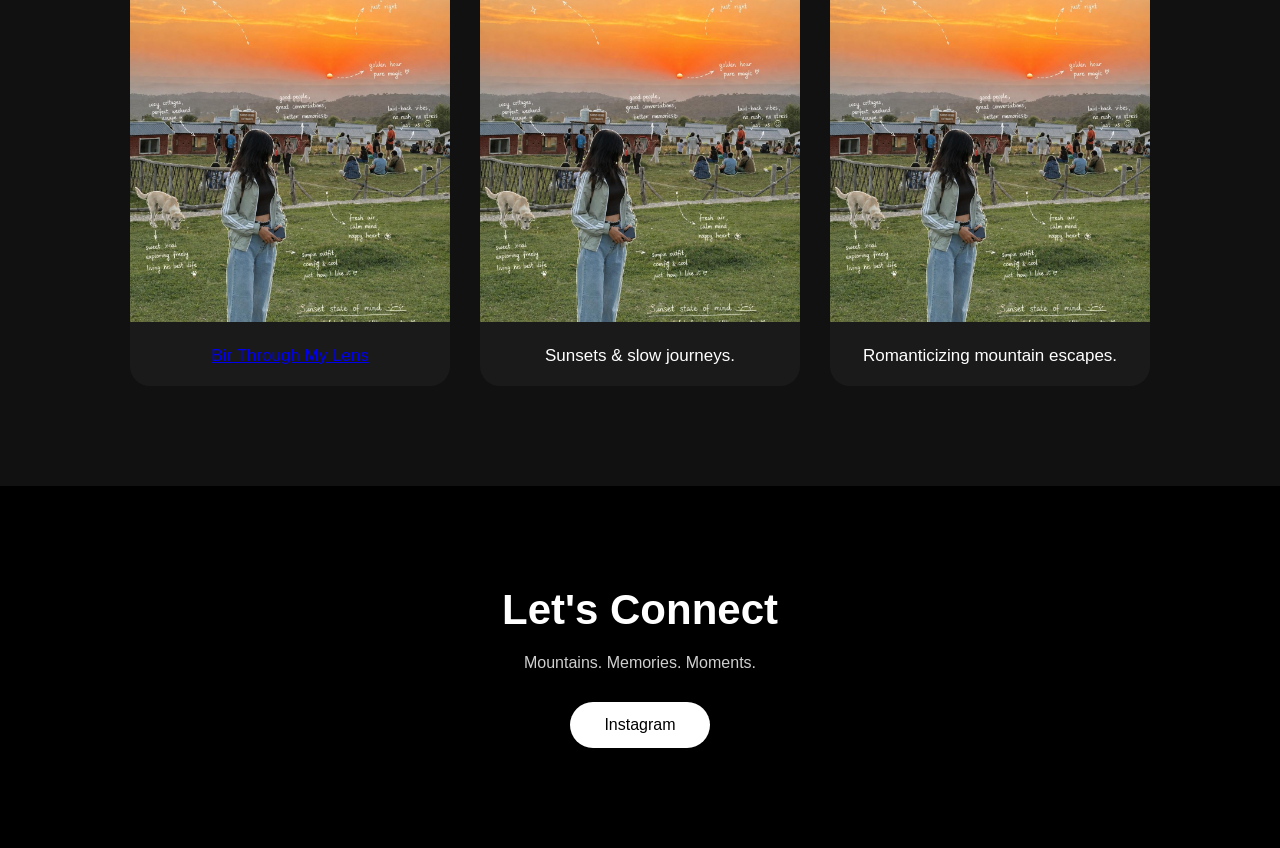
==== commit dc0cec97: "final" ====
--- a/index.html
+++ b/index.html
@@ -28,7 +28,7 @@
         <div class="overlay">
             <h1>Lost with Mehak and love</h1>
             <p>
-                A mountain soul with a DevOps cloud mind and beautiful soul.
+                A mountain soul with a DevOps sky mind and beautiful soul.
             </p>
 
             <button>Explore Stories</button>
